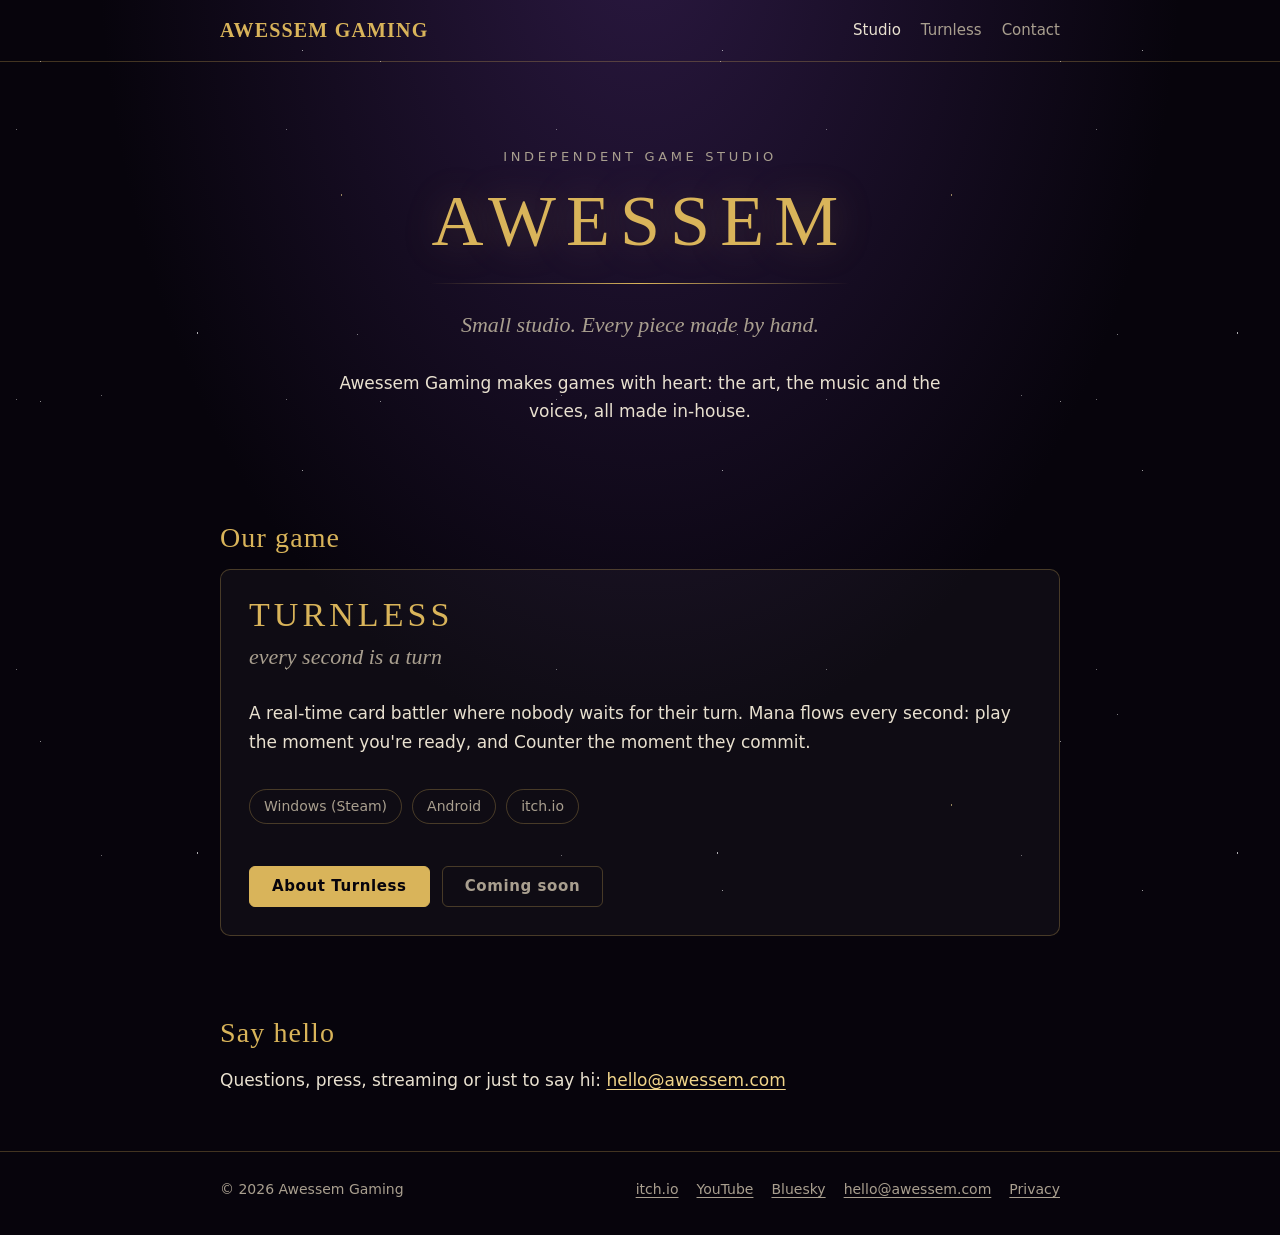
==== index.html @ 1028f6b4 "Initial commit" ====
<!doctype html>
<html lang="en">
<head>
<meta charset="utf-8">
<meta name="viewport" content="width=device-width, initial-scale=1">
<title>Awessem Gaming</title>
<meta name="description" content="Awessem Gaming is a small independent game studio. Now making Turnless, a real-time card battler.">
<meta property="og:title" content="Awessem Gaming">
<meta property="og:description" content="Awessem Gaming is a small independent game studio. Now making Turnless, a real-time card battler.">
<meta property="og:type" content="website">
<meta name="theme-color" content="#07040c">
<link rel="icon" href="data:image/svg+xml,%3Csvg xmlns='http://www.w3.org/2000/svg' viewBox='0 0 64 64'%3E%3Crect width='64' height='64' rx='12' fill='%2307040c'/%3E%3Ctext x='32' y='45' font-family='Georgia,serif' font-size='40' text-anchor='middle' fill='%23d9b45a'%3EA%3C/text%3E%3C/svg%3E">
<link rel="stylesheet" href="/style.css">
</head>
<body>
<header class="top"><div class="wrap">
  <a class="brand" href="/">AWESSEM GAMING</a>
  <nav class="nav" aria-label="Main">
    <a href="/" aria-current="page">Studio</a>
    <a href="/turnless/">Turnless</a>
    <a href="mailto:hello@awessem.com">Contact</a>
  </nav>
</div></header>
<main>
<div class="wrap">
  <section class="hero">
    <p class="eyebrow">Independent game studio</p>
    <h1 class="wordmark" style="font-size:clamp(36px,8vw,72px)">AWESSEM</h1>
    <div class="rule"></div>
    <p class="tagline">Small studio. Every piece made by hand.</p>
    <p class="lead">Awessem Gaming makes games with heart: the art, the music and the voices, all made in-house.</p>
  </section>

  <section id="games" aria-labelledby="games-h">
    <h2 id="games-h">Our game</h2>
    <div class="card">
      <p class="title">TURNLESS</p>
      <p class="tagline" style="text-align:left">every second is a turn</p>
      <p>A real-time card battler where nobody waits for their turn. Mana flows every second: play the moment you're ready, and Counter the moment they commit.</p>
      <div class="platforms"><span class="chip">Windows (Steam)</span><span class="chip">Android</span><span class="chip">itch.io</span></div>
      <div class="actions" style="justify-content:flex-start">
        <a class="btn" href="/turnless/">About Turnless</a>
        <span class="btn soon">Coming soon</span>
      </div>
    </div>
  </section>

  <section id="contact" aria-labelledby="contact-h">
    <h2 id="contact-h">Say hello</h2>
    <p>Questions, press, streaming or just to say hi: <a href="mailto:hello@awessem.com">hello@awessem.com</a></p>
  </section>
</div>
</main>
<footer><div class="wrap">
  <span>&copy; 2026 Awessem Gaming</span>
  <nav aria-label="Footer">
    <a href="https://awessem.itch.io" rel="me">itch.io</a>
    <a href="https://www.youtube.com/@awessem" rel="me">YouTube</a>
    <a href="https://bsky.app/profile/awessem.com" rel="me">Bluesky</a>
    <a href="mailto:hello@awessem.com">hello@awessem.com</a>
    <a href="/privacy.html">Privacy</a>
  </nav>
</div></footer>
</body>
</html>
---- style.css ----
/* awessem.com: one stylesheet for every page. No web fonts, cookies or trackers: nothing loads from anywhere else. */
:root {
  --night: #07040c;
  --night-2: #120b1c;
  --panel: rgba(255, 255, 255, 0.035);
  --line: rgba(217, 180, 90, 0.28);
  --gilt: #d9b45a;
  --gilt-bright: #f0d48a;
  --parchment: #e9e1d0;
  --muted: #a99f8f;
  --violet: #8b6cc7;
  --serif: "Iowan Old Style", "Palatino Linotype", Palatino, "Book Antiqua", Georgia, serif;
  --sans: system-ui, -apple-system, "Segoe UI", Roboto, sans-serif;
}
* { box-sizing: border-box; }
html { scroll-behavior: smooth; }
body {
  margin: 0;
  background: var(--night);
  color: var(--parchment);
  font: 17px/1.65 var(--sans);
  min-height: 100vh;
  display: flex;
  flex-direction: column;
}
/* the night sky: three layers of tiny stars, drawn with CSS */
body::before {
  content: "";
  position: fixed; inset: 0; z-index: -1;
  background:
    radial-gradient(1px 1px at 12% 18%, #fff8 50%, transparent 51%),
    radial-gradient(1px 1px at 72% 12%, #fff9 50%, transparent 51%),
    radial-gradient(1.5px 1.5px at 38% 64%, #fffa 50%, transparent 51%),
    radial-gradient(1px 1px at 88% 52%, #fff7 50%, transparent 51%),
    radial-gradient(1px 1px at 22% 86%, #fff6 50%, transparent 51%),
    radial-gradient(1.5px 1.5px at 56% 32%, #f0d48a99 50%, transparent 51%),
    radial-gradient(1px 1px at 94% 88%, #fff7 50%, transparent 51%),
    radial-gradient(1px 1px at 6% 48%, #fff6 50%, transparent 51%),
    radial-gradient(ellipse at 50% -10%, #2a1840 0%, transparent 60%),
    var(--night);
  background-size: 340px 340px, 420px 420px, 520px 520px, 300px 300px, 460px 460px, 610px 610px, 380px 380px, 270px 270px, 100% 100%, 100% 100%;
}
a { color: var(--gilt-bright); text-underline-offset: 3px; }
a:hover { color: #fff; }
.wrap { width: 100%; max-width: 880px; margin: 0 auto; padding: 0 20px; }

/* header */
.top { border-bottom: 1px solid var(--line); }
.top .wrap { display: flex; align-items: center; justify-content: space-between; gap: 16px; padding-top: 18px; padding-bottom: 18px; }
.brand { font: 600 20px/1 var(--serif); letter-spacing: 0.06em; color: var(--gilt); text-decoration: none; }
.brand:hover { color: var(--gilt-bright); }
.nav { display: flex; gap: 20px; flex-wrap: wrap; font-size: 15px; }
.nav a { color: var(--muted); text-decoration: none; }
.nav a:hover, .nav a[aria-current="page"] { color: var(--parchment); }

/* hero */
.hero { text-align: center; padding: 84px 0 56px; }
.eyebrow { font-size: 13px; letter-spacing: 0.28em; text-transform: uppercase; color: var(--muted); margin: 0 0 18px; }
.wordmark {
  font: 500 clamp(44px, 11vw, 96px)/1 var(--serif);
  letter-spacing: 0.14em;
  color: var(--gilt);
  margin: 0;
  text-shadow: 0 0 40px rgba(217, 180, 90, 0.25);
}
.rule { width: min(420px, 70%); height: 1px; margin: 26px auto; background: linear-gradient(90deg, transparent, var(--gilt), transparent); }
.tagline { font: italic 400 clamp(18px, 3.4vw, 22px)/1.4 var(--serif); color: var(--muted); margin: 0; }
.lead { max-width: 620px; margin: 28px auto 0; color: var(--parchment); }

/* buttons */
.actions { display: flex; flex-wrap: wrap; gap: 12px; justify-content: center; margin-top: 32px; }
.btn {
  display: inline-block; padding: 12px 22px; border-radius: 6px;
  font: 600 15px/1 var(--sans); letter-spacing: 0.04em; text-decoration: none;
  border: 1px solid var(--gilt); color: var(--night); background: var(--gilt);
}
.btn:hover { background: var(--gilt-bright); color: var(--night); }
.btn.ghost { background: transparent; color: var(--gilt-bright); }
.btn.ghost:hover { background: rgba(217, 180, 90, 0.12); color: #fff; }
.btn.soon { background: transparent; color: var(--muted); border-color: var(--line); cursor: default; }

/* sections */
section { padding: 40px 0; }
h2 { font: 500 28px/1.2 var(--serif); color: var(--gilt); letter-spacing: 0.04em; margin: 0 0 14px; }
h3 { font: 600 19px/1.3 var(--serif); color: var(--parchment); margin: 0 0 6px; }
.card {
  border: 1px solid var(--line); border-radius: 10px; background: var(--panel);
  padding: 28px; display: grid; gap: 10px;
}
.card .title { font: 500 34px/1 var(--serif); letter-spacing: 0.12em; color: var(--gilt); margin: 0; }
.grid { display: grid; grid-template-columns: repeat(auto-fit, minmax(230px, 1fr)); gap: 16px; margin-top: 8px; }
.feature { border-top: 1px solid var(--line); padding-top: 14px; }
.feature p { margin: 0; color: var(--muted); font-size: 15.5px; }
.promise {
  margin-top: 28px; padding: 18px 22px; border-left: 3px solid var(--gilt);
  background: rgba(217, 180, 90, 0.06); border-radius: 0 8px 8px 0;
}
.promise p { margin: 0; }
.platforms { display: flex; flex-wrap: wrap; gap: 10px; margin-top: 6px; }
.chip { border: 1px solid var(--line); border-radius: 999px; padding: 5px 14px; font-size: 14px; color: var(--muted); }

/* prose pages (privacy) */
.prose { padding: 56px 0 24px; max-width: 700px; }
.prose h1 { font: 500 40px/1.15 var(--serif); color: var(--gilt); margin: 0 0 6px; letter-spacing: 0.03em; }
.prose h2 { font-size: 22px; margin-top: 34px; }
.prose .date { color: var(--muted); margin: 0 0 24px; }
.prose ul { padding-left: 22px; }
.prose li { margin-bottom: 6px; }

/* footer */
footer { margin-top: auto; border-top: 1px solid var(--line); padding: 26px 0 34px; font-size: 14px; color: var(--muted); }
footer .wrap { display: flex; flex-wrap: wrap; gap: 12px 24px; justify-content: space-between; }
footer nav { display: flex; flex-wrap: wrap; gap: 18px; }
footer a { color: var(--muted); }

@media (max-width: 560px) {
  .top .wrap { flex-direction: column; align-items: flex-start; }
  .hero { padding: 56px 0 40px; }
  .card { padding: 22px; }
}
@media (prefers-reduced-motion: reduce) { html { scroll-behavior: auto; } }
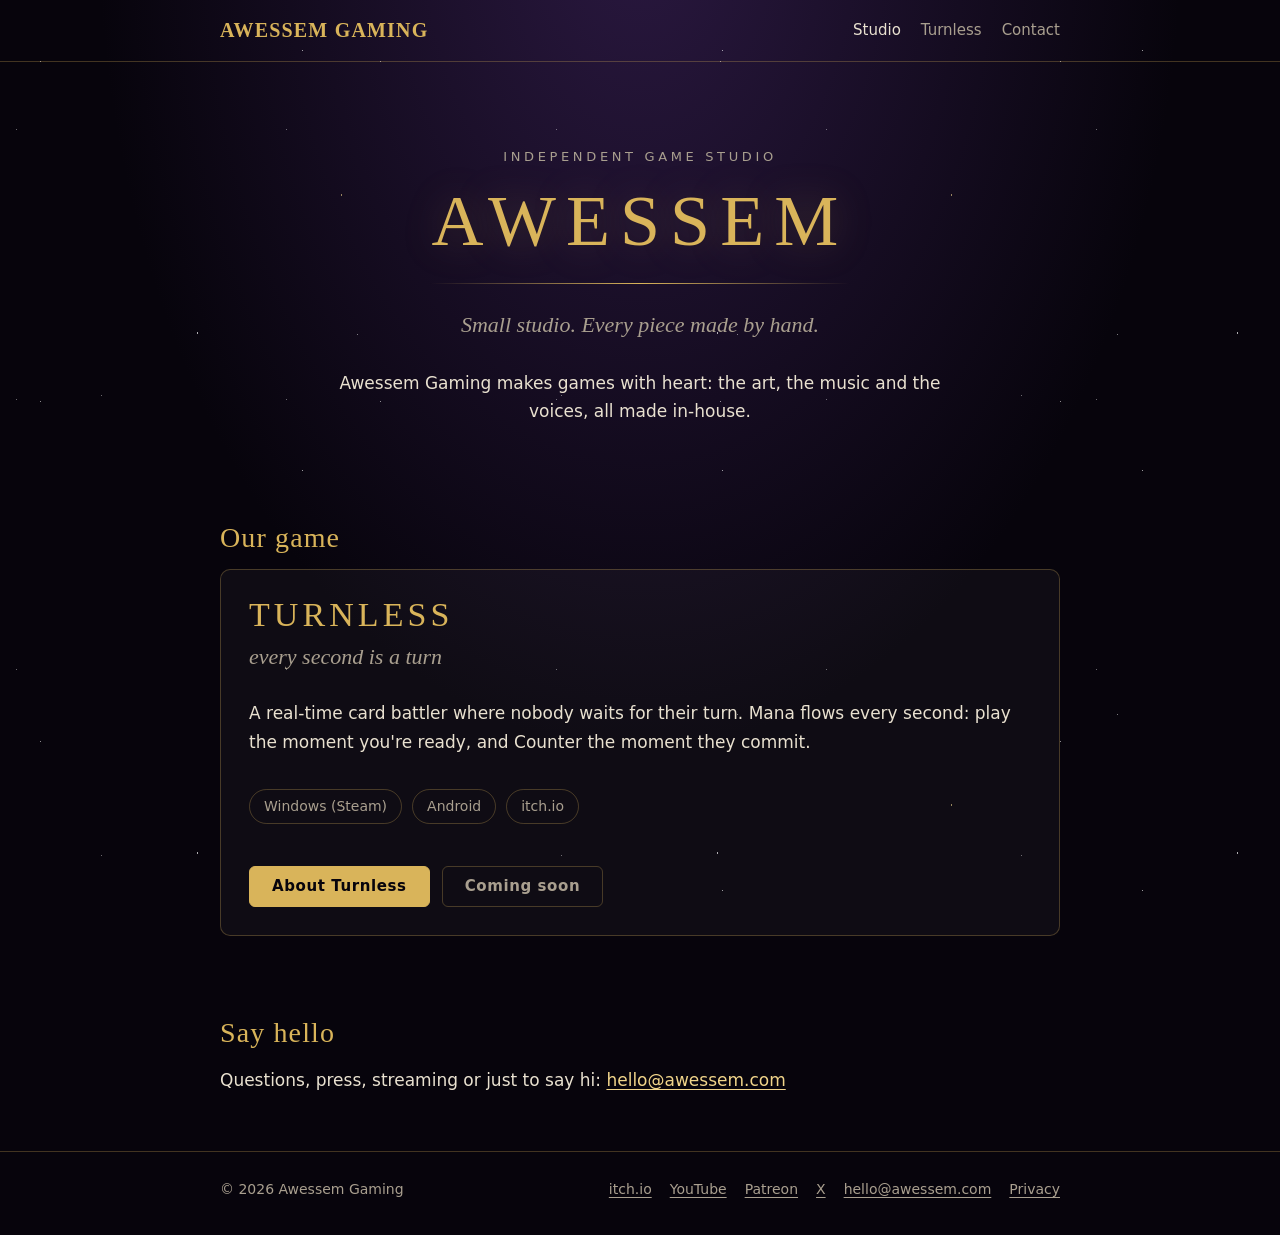
==== commit 5bea0f6a: "site change removal and adding" ====
--- a/index.html
+++ b/index.html
@@ -56,7 +56,8 @@
   <nav aria-label="Footer">
     <a href="https://awessem.itch.io" rel="me">itch.io</a>
     <a href="https://www.youtube.com/@awessem" rel="me">YouTube</a>
-    <a href="https://bsky.app/profile/awessem.com" rel="me">Bluesky</a>
+    <a href="https://www.patreon.com/c/awessem" rel="me">Patreon</a>
+    <a href="https://x.com/AwessemGaming" rel="me">X</a>
     <a href="mailto:hello@awessem.com">hello@awessem.com</a>
     <a href="/privacy.html">Privacy</a>
   </nav>
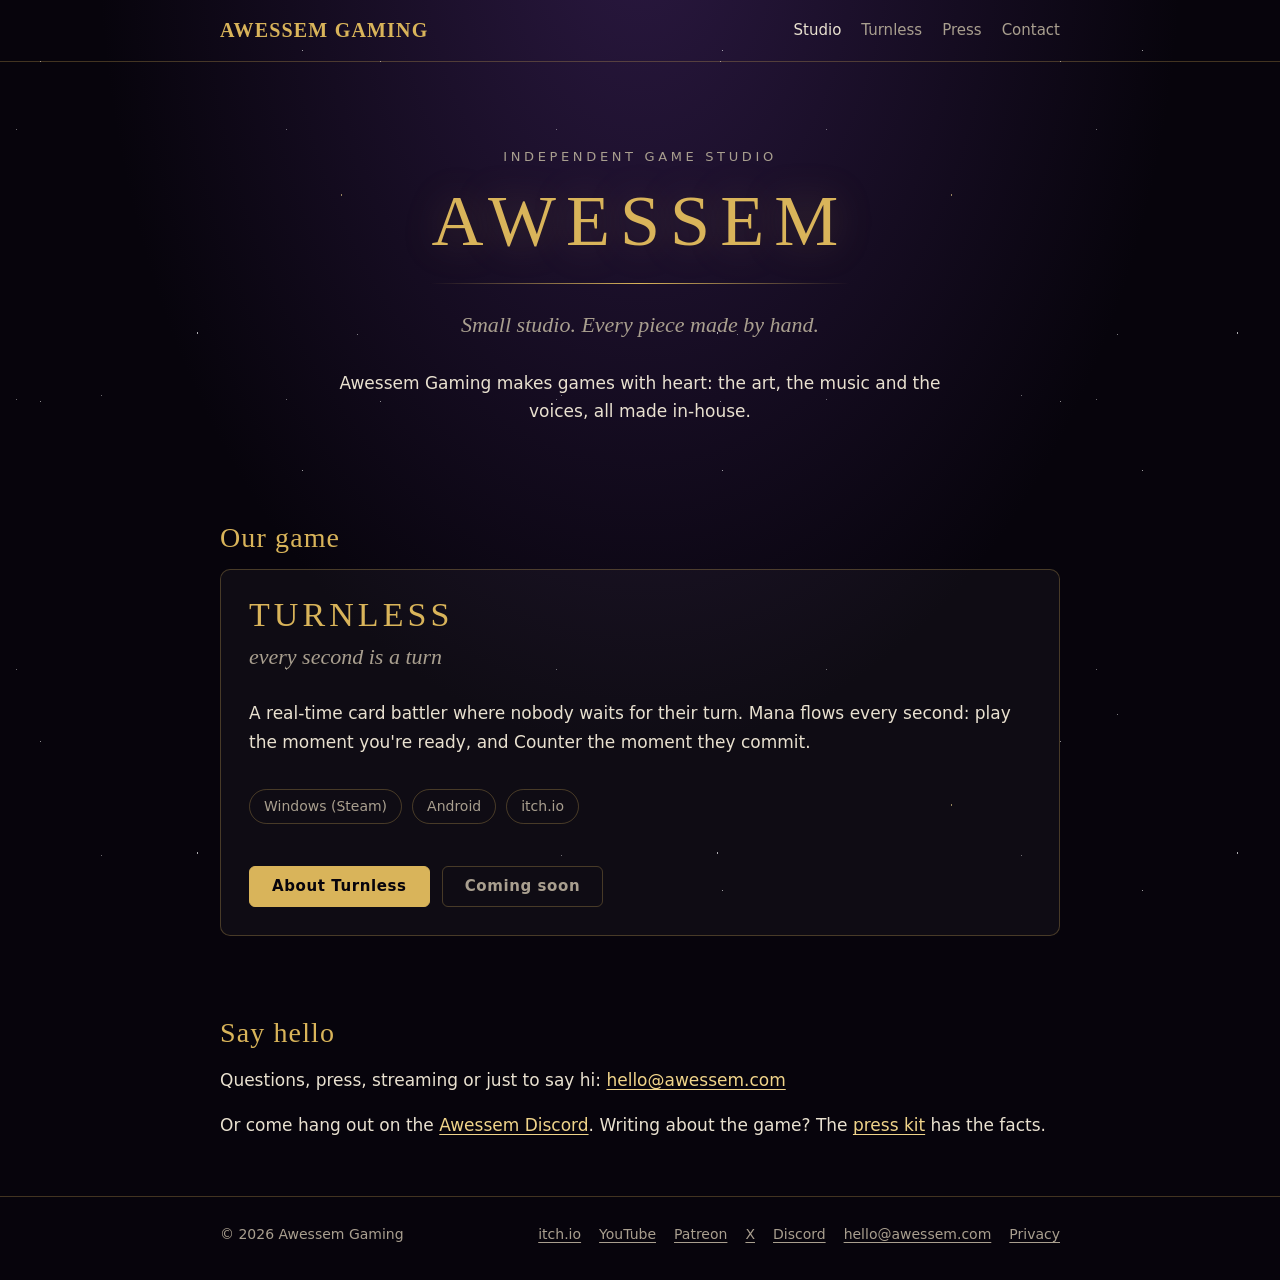
==== commit 60d1d7b5: "site u[date" ====
--- a/index.html
+++ b/index.html
@@ -8,6 +8,15 @@
 <meta property="og:title" content="Awessem Gaming">
 <meta property="og:description" content="Awessem Gaming is a small independent game studio. Now making Turnless, a real-time card battler.">
 <meta property="og:type" content="website">
+<meta http-equiv="Content-Security-Policy" content="default-src 'self'; img-src 'self' data:; style-src 'self'; script-src 'none'; object-src 'none'; base-uri 'self'; form-action 'none'; frame-src https://www.youtube-nocookie.com">
+<meta name="referrer" content="strict-origin-when-cross-origin">
+<meta property="og:url" content="https://awessem.com/">
+<meta property="og:site_name" content="Awessem Gaming">
+<meta property="og:image" content="https://awessem.com/share.png">
+<meta property="og:image:width" content="1200">
+<meta property="og:image:height" content="630">
+<meta property="og:image:alt" content="TURNLESS, every second is a turn. Awessem Gaming.">
+<meta name="twitter:card" content="summary_large_image">
 <meta name="theme-color" content="#07040c">
 <link rel="icon" href="data:image/svg+xml,%3Csvg xmlns='http://www.w3.org/2000/svg' viewBox='0 0 64 64'%3E%3Crect width='64' height='64' rx='12' fill='%2307040c'/%3E%3Ctext x='32' y='45' font-family='Georgia,serif' font-size='40' text-anchor='middle' fill='%23d9b45a'%3EA%3C/text%3E%3C/svg%3E">
 <link rel="stylesheet" href="/style.css">
@@ -18,6 +27,7 @@
   <nav class="nav" aria-label="Main">
     <a href="/" aria-current="page">Studio</a>
     <a href="/turnless/">Turnless</a>
+    <a href="/press/">Press</a>
     <a href="mailto:hello@awessem.com">Contact</a>
   </nav>
 </div></header>
@@ -25,7 +35,7 @@
 <div class="wrap">
   <section class="hero">
     <p class="eyebrow">Independent game studio</p>
-    <h1 class="wordmark" style="font-size:clamp(36px,8vw,72px)">AWESSEM</h1>
+    <h1 class="wordmark wordmark-studio">AWESSEM</h1>
     <div class="rule"></div>
     <p class="tagline">Small studio. Every piece made by hand.</p>
     <p class="lead">Awessem Gaming makes games with heart: the art, the music and the voices, all made in-house.</p>
@@ -35,10 +45,10 @@
     <h2 id="games-h">Our game</h2>
     <div class="card">
       <p class="title">TURNLESS</p>
-      <p class="tagline" style="text-align:left">every second is a turn</p>
+      <p class="tagline left">every second is a turn</p>
       <p>A real-time card battler where nobody waits for their turn. Mana flows every second: play the moment you're ready, and Counter the moment they commit.</p>
       <div class="platforms"><span class="chip">Windows (Steam)</span><span class="chip">Android</span><span class="chip">itch.io</span></div>
-      <div class="actions" style="justify-content:flex-start">
+      <div class="actions start">
         <a class="btn" href="/turnless/">About Turnless</a>
         <span class="btn soon">Coming soon</span>
       </div>
@@ -48,6 +58,7 @@
   <section id="contact" aria-labelledby="contact-h">
     <h2 id="contact-h">Say hello</h2>
     <p>Questions, press, streaming or just to say hi: <a href="mailto:hello@awessem.com">hello@awessem.com</a></p>
+    <p>Or come hang out on the <a href="https://discord.gg/CsP2D9WRH">Awessem Discord</a>. Writing about the game? The <a href="/press/">press kit</a> has the facts.</p>
   </section>
 </div>
 </main>
@@ -58,6 +69,7 @@
     <a href="https://www.youtube.com/@awessem" rel="me">YouTube</a>
     <a href="https://www.patreon.com/c/awessem" rel="me">Patreon</a>
     <a href="https://x.com/AwessemGaming" rel="me">X</a>
+    <a href="https://discord.gg/CsP2D9WRH" rel="me">Discord</a>
     <a href="mailto:hello@awessem.com">hello@awessem.com</a>
     <a href="/privacy.html">Privacy</a>
   </nav>
--- a/style.css
+++ b/style.css
@@ -100,7 +100,7 @@
 .chip { border: 1px solid var(--line); border-radius: 999px; padding: 5px 14px; font-size: 14px; color: var(--muted); }
 
 /* prose pages (privacy) */
-.prose { padding: 56px 0 24px; max-width: 700px; }
+.prose { padding: 56px 20px 24px; max-width: 740px; }   /* keeps the side gutter on phones */
 .prose h1 { font: 500 40px/1.15 var(--serif); color: var(--gilt); margin: 0 0 6px; letter-spacing: 0.03em; }
 .prose h2 { font-size: 22px; margin-top: 34px; }
 .prose .date { color: var(--muted); margin: 0 0 24px; }
@@ -119,3 +119,22 @@
   .card { padding: 22px; }
 }
 @media (prefers-reduced-motion: reduce) { html { scroll-behavior: auto; } }
+
+/* small helpers (no inline styles, so the security policy can block them) */
+.wordmark-studio { font-size: clamp(36px, 8vw, 72px); }
+.wordmark-small { font-size: clamp(36px, 8vw, 64px); }
+.tagline.left { text-align: left; }
+.actions.start { justify-content: flex-start; }
+.muted { color: var(--muted); }
+
+/* screenshots and trailer (Turnless page) */
+.shots { display: grid; grid-template-columns: repeat(auto-fit, minmax(260px, 1fr)); gap: 14px; margin-top: 12px; }
+.shots img { display: block; width: 100%; height: auto; border-radius: 8px; border: 1px solid var(--line); }
+.shots a:hover img { border-color: var(--gilt); }
+.video { position: relative; aspect-ratio: 16 / 9; margin-top: 18px; border-radius: 10px; overflow: hidden; border: 1px solid var(--line); }
+.video iframe { position: absolute; inset: 0; width: 100%; height: 100%; border: 0; }
+
+/* press kit */
+.facts { display: grid; grid-template-columns: max-content 1fr; gap: 8px 22px; margin: 18px 0 8px; }
+.facts dt { color: var(--muted); }
+.facts dd { margin: 0; }
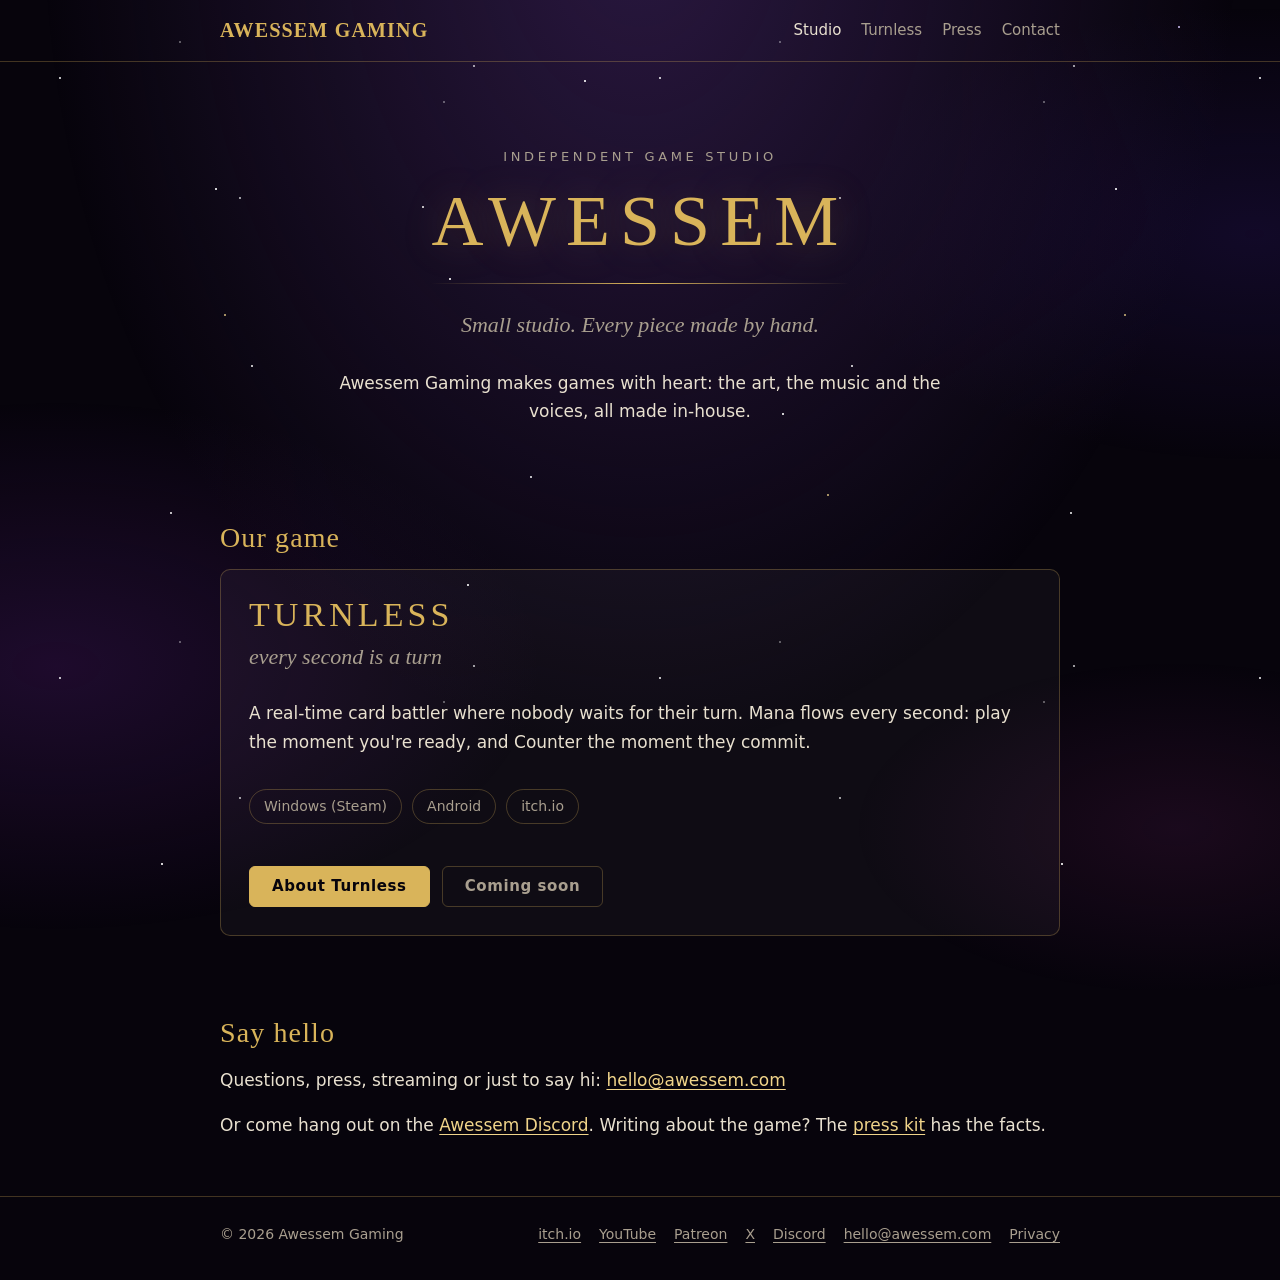
==== commit 1b2e5c7c: "update" ====
--- a/index.html
+++ b/index.html
@@ -22,6 +22,7 @@
 <link rel="stylesheet" href="/style.css">
 </head>
 <body>
+<div class="meteors" aria-hidden="true"><i></i><i></i><i></i><i></i></div>
 <header class="top"><div class="wrap">
   <a class="brand" href="/">AWESSEM GAMING</a>
   <nav class="nav" aria-label="Main">
--- a/style.css
+++ b/style.css
@@ -23,22 +23,101 @@
   display: flex;
   flex-direction: column;
 }
-/* the night sky: three layers of tiny stars, drawn with CSS */
-body::before {
-  content: "";
-  position: fixed; inset: 0; z-index: -1;
+/* the night sky, drawn with CSS and moving slowly: a far layer of tiny stars drifting one way, a nearer layer
+   drifting a little faster and twinkling, nebula glows that breathe, and now and then a shooting star.
+   Only transform and opacity animate, so phones stay smooth. Reduce Motion (the system setting) stills it all. */
+html { background: var(--night); }
+body { background: transparent; }
+html::before, body::before, body::after {
+  content: ""; position: fixed; pointer-events: none; z-index: -1;
+}
+html::before {   /* nebulae and the glow at the top */
+  inset: -10%;
   background:
-    radial-gradient(1px 1px at 12% 18%, #fff8 50%, transparent 51%),
-    radial-gradient(1px 1px at 72% 12%, #fff9 50%, transparent 51%),
-    radial-gradient(1.5px 1.5px at 38% 64%, #fffa 50%, transparent 51%),
-    radial-gradient(1px 1px at 88% 52%, #fff7 50%, transparent 51%),
-    radial-gradient(1px 1px at 22% 86%, #fff6 50%, transparent 51%),
-    radial-gradient(1.5px 1.5px at 56% 32%, #f0d48a99 50%, transparent 51%),
-    radial-gradient(1px 1px at 94% 88%, #fff7 50%, transparent 51%),
-    radial-gradient(1px 1px at 6% 48%, #fff6 50%, transparent 51%),
-    radial-gradient(ellipse at 50% -10%, #2a1840 0%, transparent 60%),
-    var(--night);
-  background-size: 340px 340px, 420px 420px, 520px 520px, 300px 300px, 460px 460px, 610px 610px, 380px 380px, 270px 270px, 100% 100%, 100% 100%;
+    radial-gradient(ellipse at 50% 0%, #2a1840 0%, transparent 55%),
+    radial-gradient(ellipse 45% 35% at 12% 70%, rgba(90, 30, 130, 0.28), transparent 70%),
+    radial-gradient(ellipse 40% 30% at 90% 30%, rgba(50, 25, 120, 0.26), transparent 70%),
+    radial-gradient(ellipse 30% 22% at 85% 85%, rgba(130, 40, 115, 0.16), transparent 70%);
+  animation: nebula 70s ease-in-out infinite alternate;
+}
+body::before {   /* far stars: one 600px tile, drifting left by exactly one tile, so the loop never shows a seam */
+  top: 0; left: 0; width: calc(100% + 600px); height: 100%;
+  background:
+    radial-gradient(1px 1px at 52% 85%, #fff7 50%, transparent 51%),
+    radial-gradient(1px 1px at 70% 14%, #fff5 50%, transparent 51%),
+    radial-gradient(1px 1px at 66% 29%, #fff5 50%, transparent 51%),
+    radial-gradient(1px 1px at 57% 55%, #fff5 50%, transparent 51%),
+    radial-gradient(1px 1px at 13% 72%, #fff7 50%, transparent 51%),
+    radial-gradient(1.5px 1.5px at 74% 17%, #fff5 50%, transparent 51%),
+    radial-gradient(1px 1px at 75% 76%, #fff5 50%, transparent 51%),
+    radial-gradient(1.5px 1.5px at 30% 7%, #fff5 50%, transparent 51%),
+    radial-gradient(1px 1px at 55% 20%, #fff9 50%, transparent 51%),
+    radial-gradient(1px 1px at 73% 89%, #fff9 50%, transparent 51%),
+    radial-gradient(1px 1px at 76% 75%, #fff5 50%, transparent 51%),
+    radial-gradient(1px 1px at 14% 72%, #fff9 50%, transparent 51%),
+    radial-gradient(1px 1px at 81% 28%, #fff5 50%, transparent 51%),
+    radial-gradient(1.5px 1.5px at 42% 61%, #fffb 50%, transparent 51%),
+    radial-gradient(1.5px 1.5px at 40% 33%, #fff9 50%, transparent 51%),
+    radial-gradient(1px 1px at 12% 75%, #fff7 50%, transparent 51%),
+    radial-gradient(1px 1px at 45% 95%, #fffb 50%, transparent 51%),
+    radial-gradient(1.5px 1.5px at 79% 11%, #fff9 50%, transparent 51%),
+    radial-gradient(1px 1px at 23% 98%, #fffb 50%, transparent 51%),
+    radial-gradient(1px 1px at 64% 55%, #fff7 50%, transparent 51%),
+    radial-gradient(1px 1px at 73% 75%, #fff5 50%, transparent 51%),
+    radial-gradient(1px 1px at 90% 46%, #fff9 50%, transparent 51%),
+    radial-gradient(1.5px 1.5px at 10% 13%, #fffb 50%, transparent 51%),
+    radial-gradient(1px 1px at 91% 87%, #fffb 50%, transparent 51%),
+    radial-gradient(1px 1px at 95% 91%, #fff5 50%, transparent 51%),
+    radial-gradient(1px 1px at 38% 93%, #fffb 50%, transparent 51%);
+  background-size: 600px 600px;
+  animation: drift-far 420s linear infinite;
+}
+body::after {    /* nearer stars, a little larger and warmer, drifting faster and twinkling */
+  top: 0; left: 0; width: calc(100% + 900px); height: 100%;
+  background:
+    radial-gradient(2px 2px at 87% 46%, #fffc 50%, transparent 51%),
+    radial-gradient(2px 2px at 47% 23%, #fffb 50%, transparent 51%),
+    radial-gradient(1.5px 1.5px at 65% 9%, #ffffffd0 50%, transparent 51%),
+    radial-gradient(2px 2px at 18% 96%, #ffffffd0 50%, transparent 51%),
+    radial-gradient(2px 2px at 52% 65%, #fffc 50%, transparent 51%),
+    radial-gradient(1.5px 1.5px at 59% 53%, #fffb 50%, transparent 51%),
+    radial-gradient(2px 2px at 19% 57%, #fffb 50%, transparent 51%),
+    radial-gradient(2px 2px at 92% 55%, #f0d48aaa 50%, transparent 51%),
+    radial-gradient(1.5px 1.5px at 50% 31%, #ffffffd0 50%, transparent 51%),
+    radial-gradient(1.5px 1.5px at 24% 21%, #ffffffd0 50%, transparent 51%),
+    radial-gradient(1.5px 1.5px at 31% 3%, #d8c8ffbb 50%, transparent 51%),
+    radial-gradient(1.5px 1.5px at 25% 35%, #f0d48aaa 50%, transparent 51%);
+  background-size: 900px 900px;
+  animation: drift-near 300s linear infinite, twinkle 7s ease-in-out infinite alternate;
+}
+/* shooting stars: four of them, each from its own spot in its own direction, on cycles of different lengths
+   (prime numbers of seconds), so the pattern almost never repeats. The bright head leads, the tail trails. */
+.meteors { position: fixed; inset: 0; pointer-events: none; z-index: -1; overflow: hidden; }
+.meteors i {
+  position: absolute; width: 170px; height: 2px; border-radius: 2px;
+  background: linear-gradient(90deg, transparent, rgba(255, 244, 214, 0.95));
+  opacity: 0; transform-origin: 100% 50%;
+  animation: shoot var(--every) linear infinite var(--wait);
+}
+.meteors i:nth-child(1) { top: 14%; left: 70%; --a: 154deg; --every: 17s; --wait: 4s; }
+.meteors i:nth-child(2) { top: 22%; left: 12%; --a: 28deg;  --every: 23s; --wait: 11s; }
+.meteors i:nth-child(3) { top: 62%; left: 78%; --a: 198deg; --every: 29s; --wait: 19s; }
+.meteors i:nth-child(4) { top: 8%;  left: 40%; --a: 112deg; --every: 37s; --wait: 27s; }
+@keyframes drift-far { to { transform: translateX(-600px); } }
+@keyframes drift-near { to { transform: translateX(-900px); } }
+@keyframes twinkle { from { opacity: 1; } to { opacity: 0.45; } }
+@keyframes nebula {
+  from { transform: translate(0, 0) scale(1); opacity: 1; }
+  to { transform: translate(-2%, 1.5%) scale(1.06); opacity: 0.8; }
+}
+@keyframes shoot {
+  0% { opacity: 0; transform: rotate(var(--a)) translateX(0); }
+  0.8% { opacity: 1; }
+  4% { opacity: 0; transform: rotate(var(--a)) translateX(420px); }
+  100% { opacity: 0; transform: rotate(var(--a)) translateX(420px); }
+}
+@media (prefers-reduced-motion: reduce) {
+  html::before, body::before, body::after, .meteors i { animation: none; }
 }
 a { color: var(--gilt-bright); text-underline-offset: 3px; }
 a:hover { color: #fff; }
